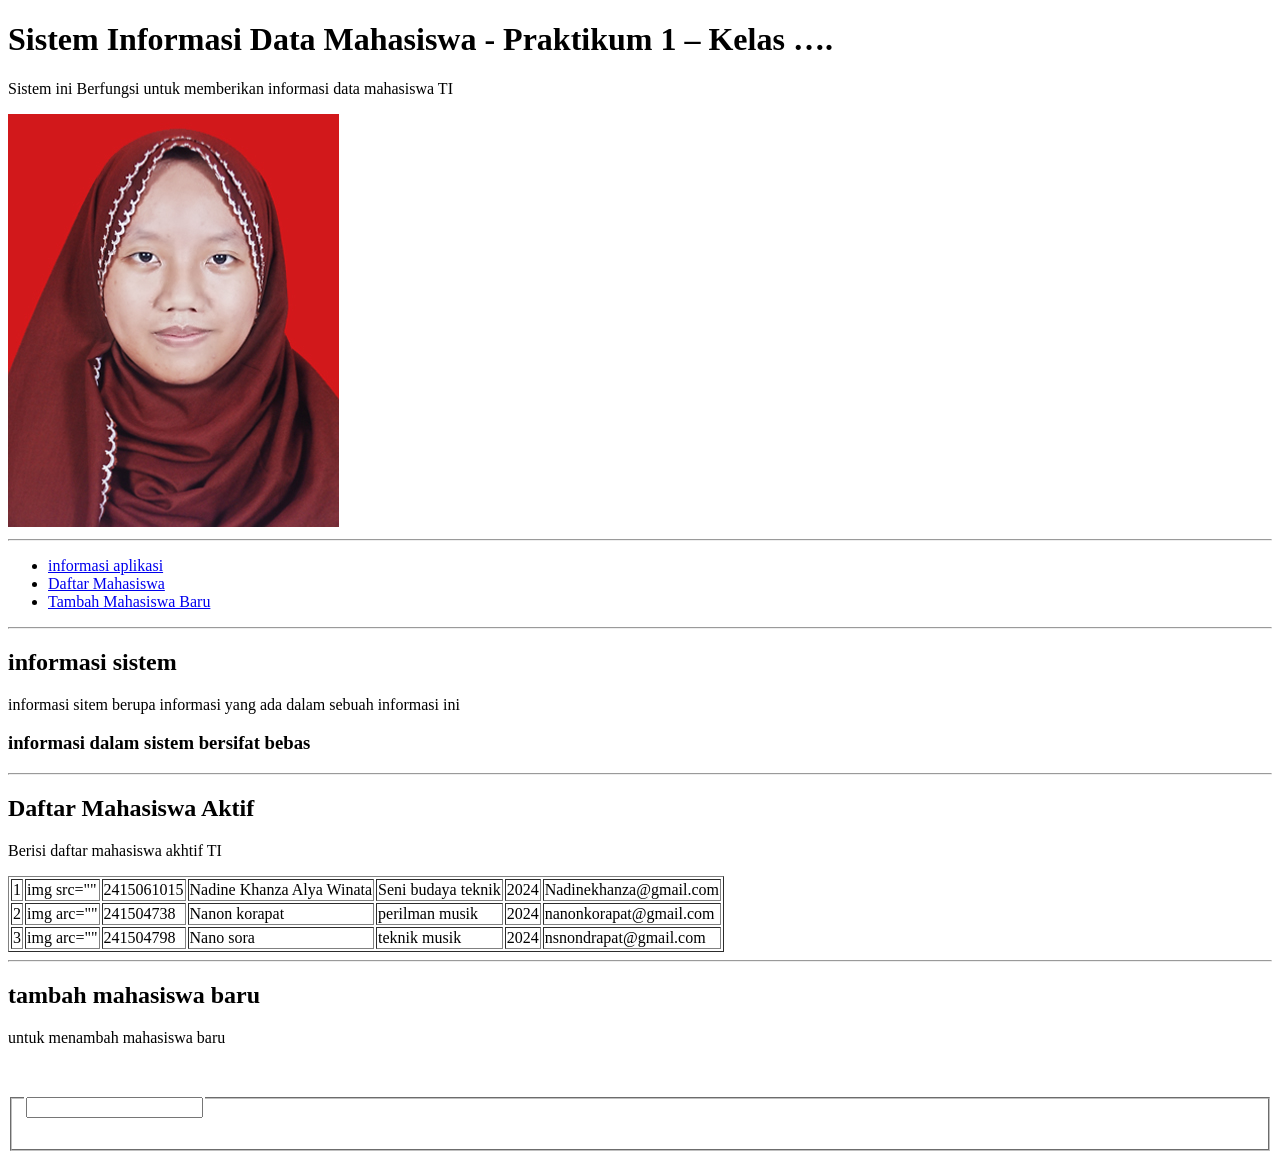
==== index.html @ 9d496b90 "feat: inisialisasi struktur dokumen dan formulir html5 sima" ====
<!DOCTYPE html>
<html lang="en">
<head>
    <meta charset="UTF-8">
    <meta name="viewport" content="width=device-width, initial-scale=1.0">
    <title>Sistem Informasi Mahasiswa</title>
</head>
<body>

    <header>
        <h1> Sistem Informasi Data Mahasiswa - Praktikum 1 – Kelas …. </h1>
        <p> Sistem ini Berfungsi untuk memberikan informasi data mahasiswa TI</p>

        <img src="NADINE KHANZA 3K2.JPG">
        


    </header>
    
    <hr>
    <nav>
        <ul>
            <li> <a href="#informasi aplikasi"> informasi aplikasi</a></li>
            <li> <a href= "#Daftar Mahasiswa"> Daftar Mahasiswa</a></li>
            <li><a href= "#Tambah Mahasiswa Baru">Tambah Mahasiswa Baru</a></li>
        </ul>

    </nav>
    <hr>
    <main>

        <section id #informasi>
            <h2>informasi sistem</h2>
            <p> informasi sitem berupa informasi yang ada dalam sebuah informasi ini</p>

            <article>
                <h3> informasi dalam sistem bersifat bebas</h3>
            </article>

        </section>

        <hr>

        <section id #Daftar Mahasiswa>
            <h2> Daftar Mahasiswa Aktif </h2>
            <p> Berisi daftar mahasiswa akhtif TI</p>

            <table border="1">
                <thead>
                    <tbody>
                    <tr>
                        <td>1</td>
                        <td>img src="" </td>
                        <td> 2415061015</td>
                        <td>Nadine Khanza Alya Winata</td>
                        <td>Seni budaya teknik</td>
                        <td>2024</td>
                        <td>Nadinekhanza@gmail.com</td>
                    </tr>
                    <tr> 
                        <td>2</td>
                        <td>img arc=""</td>
                        <td>241504738</td>
                        <td>Nanon korapat</td>
                        <td>perilman musik</td>
                        <td>2024</td>
                        <td>nanonkorapat@gmail.com</td>
                    </tr>
                    <tr>
                        <td>3</td>
                        <td>img arc=""</td>
                        <td>241504798</td>
                        <td>Nano sora</td>
                        <td>teknik musik</td>
                        <td>2024</td>
                        <td>nsnondrapat@gmail.com</td>
                        
                    </tr>


                    </tbody>

                </thead>
            </table>

        </section>
        <hr>
<section id#Tambah Mahasiswa Baru>
    <h2>tambah mahasiswa baru</h2>
    <p>untuk menambah mahasiswa baru</p>
    <form action="#" method="post">
        <fieldset> 
            <legend>
                <p>
                    <label for="npm">


                    </label>
                    <br>
                    <input>
                    <type="text"></type>

                </p>
            </legend>
        </fieldset>

    </form>



</section>

    </main>

</body>
</html>
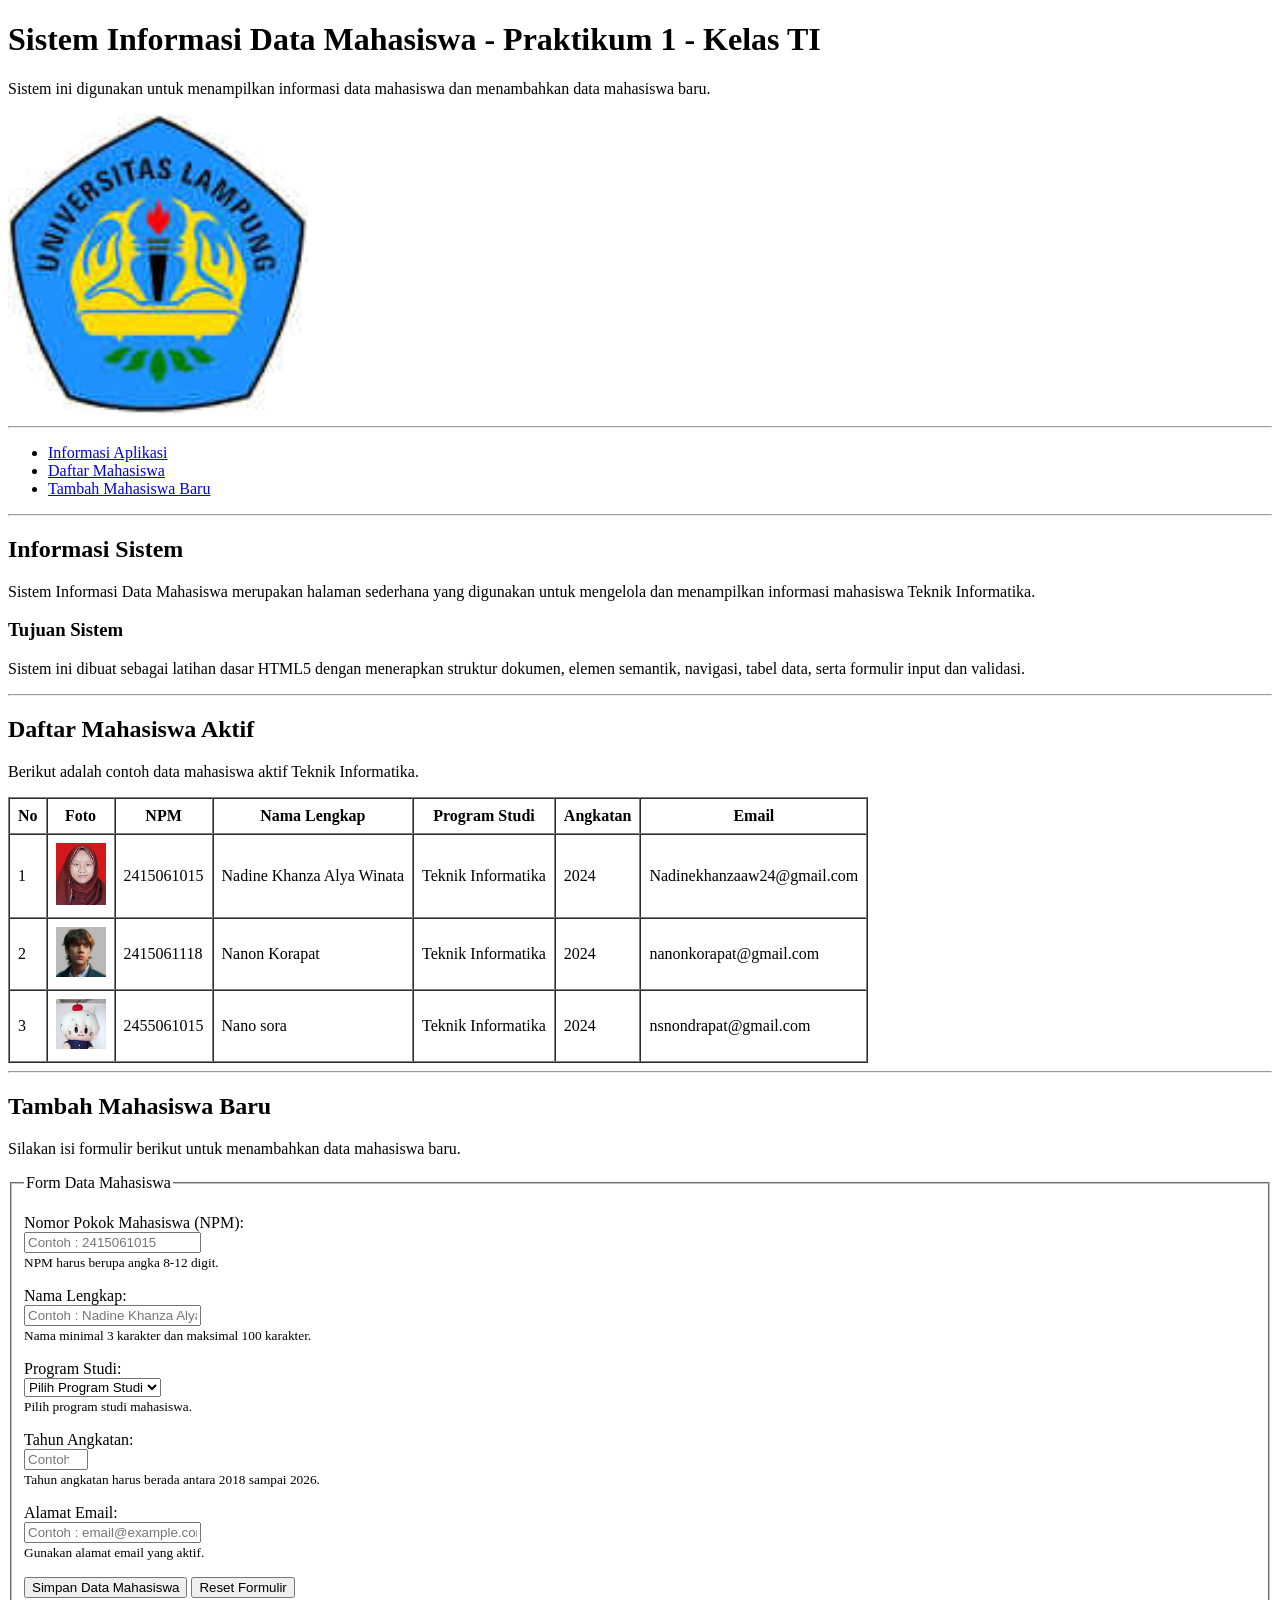
==== commit e1826c7d: "feat: inisialisasi struktur dokumen dan formulir html5 sima" ====
--- a/index.html
+++ b/index.html
@@ -1,114 +1,231 @@
 <!DOCTYPE html>
-<html lang="en">
+<html lang="id">
 <head>
     <meta charset="UTF-8">
     <meta name="viewport" content="width=device-width, initial-scale=1.0">
-    <title>Sistem Informasi Mahasiswa</title>
+    <title>Sistem Informasi Data Mahasiswa</title>
 </head>
 <body>
 
     <header>
-        <h1> Sistem Informasi Data Mahasiswa - Praktikum 1 – Kelas …. </h1>
-        <p> Sistem ini Berfungsi untuk memberikan informasi data mahasiswa TI</p>
-
-        <img src="NADINE KHANZA 3K2.JPG">
-        
-
-
+        <h1>Sistem Informasi Data Mahasiswa - Praktikum 1 - Kelas TI</h1>
+        <p>
+            Sistem ini digunakan untuk menampilkan informasi data mahasiswa
+            dan menambahkan data mahasiswa baru.
+        </p>
+
+        <img  src="unilaa.jpg" alt="Gambar Sistem Informasi Data Mahasiswa" width="300"
+            height="300"
+        >
     </header>
-    
     <hr>
     <nav>
         <ul>
-            <li> <a href="#informasi aplikasi"> informasi aplikasi</a></li>
-            <li> <a href= "#Daftar Mahasiswa"> Daftar Mahasiswa</a></li>
-            <li><a href= "#Tambah Mahasiswa Baru">Tambah Mahasiswa Baru</a></li>
+            <li><a href="#informasi">Informasi Aplikasi</a></li>
+            <li><a href="#daftar-mahasiswa">Daftar Mahasiswa</a></li>
+            <li><a href="#form-tambah">Tambah Mahasiswa Baru</a></li>
         </ul>
 
     </nav>
+
     <hr>
+
     <main>
-
-        <section id #informasi>
-            <h2>informasi sistem</h2>
-            <p> informasi sitem berupa informasi yang ada dalam sebuah informasi ini</p>
-
+        <section id="informasi">
+            <h2>Informasi Sistem</h2>
+            <p>
+                Sistem Informasi Data Mahasiswa merupakan halaman sederhana
+                yang digunakan untuk mengelola dan menampilkan informasi
+                mahasiswa Teknik Informatika.
+            </p>
             <article>
-                <h3> informasi dalam sistem bersifat bebas</h3>
+                <h3>Tujuan Sistem</h3>
+                <p>
+                    Sistem ini dibuat sebagai latihan dasar HTML5 dengan
+                    menerapkan struktur dokumen, elemen semantik, navigasi,
+                    tabel data, serta formulir input dan validasi.
+                </p>
             </article>
 
         </section>
 
         <hr>
 
-        <section id #Daftar Mahasiswa>
-            <h2> Daftar Mahasiswa Aktif </h2>
-            <p> Berisi daftar mahasiswa akhtif TI</p>
-
-            <table border="1">
-                <thead>
-                    <tbody>
-                    <tr>
-                        <td>1</td>
-                        <td>img src="" </td>
-                        <td> 2415061015</td>
-                        <td>Nadine Khanza Alya Winata</td>
-                        <td>Seni budaya teknik</td>
-                        <td>2024</td>
-                        <td>Nadinekhanza@gmail.com</td>
-                    </tr>
-                    <tr> 
-                        <td>2</td>
-                        <td>img arc=""</td>
-                        <td>241504738</td>
-                        <td>Nanon korapat</td>
-                        <td>perilman musik</td>
-                        <td>2024</td>
-                        <td>nanonkorapat@gmail.com</td>
-                    </tr>
-                    <tr>
-                        <td>3</td>
-                        <td>img arc=""</td>
-                        <td>241504798</td>
-                        <td>Nano sora</td>
-                        <td>teknik musik</td>
-                        <td>2024</td>
-                        <td>nsnondrapat@gmail.com</td>
-                        
-                    </tr>
-
-
-                    </tbody>
-
-                </thead>
-            </table>
-
+       <section id="daftar-mahasiswa">
+    <h2>Daftar Mahasiswa Aktif</h2>
+
+    <p>
+        Berikut adalah contoh data mahasiswa aktif Teknik Informatika.
+    </p>
+
+    <table border="1" cellpadding="8" cellspacing="0">
+        <thead>
+            <tr>
+                <th>No</th>
+                <th>Foto</th>
+                <th>NPM</th>
+                <th>Nama Lengkap</th>
+                <th>Program Studi</th>
+                <th>Angkatan</th>
+                <th>Email</th>
+            </tr>
+        </thead>
+
+        <tbody>
+            <tr>
+                <td>1</td>
+                <td>
+                    <img src="NADINE KHANZA 3K2.JPG" alt="Foto Nadine" width="50">
+                </td>
+                <td>2415061015</td>
+                <td>Nadine Khanza Alya Winata</td>
+                <td>Teknik Informatika</td>
+                <td>2024</td>
+                <td>Nadinekhanzaaw24@gmail.com</td>
+            </tr>
+
+            <tr>
+                <td>2</td>
+                <td>
+                    <img src="nanon.jpg" alt="Foto Zalfa" width="50">
+                </td>
+                <td>2415061118</td>
+                <td>Nanon Korapat</td>
+                <td>Teknik Informatika</td>
+                <td>2024</td>
+                <td>nanonkorapat@gmail.com</td>
+            </tr>
+
+            <tr>
+                <td>3</td>
+                <td>
+                    <img src="nilk.jpg" alt="Foto Jihan" width="50">
+                </td>
+                <td>2455061015</td>
+                <td>Nano sora</td>
+                <td>Teknik Informatika</td>
+                <td>2024</td>
+                <td>nsnondrapat@gmail.com</td>
+            </tr>
+        </tbody>
+    </table>
+</section>
+        <hr>
+
+        <section id="form-tambah">
+            <h2>Tambah Mahasiswa Baru</h2>
+
+            <p>
+                Silakan isi formulir berikut untuk menambahkan data mahasiswa baru.
+            </p>
+
+            <form action="#" method="POST">
+
+                <fieldset>
+                    <legend>Form Data Mahasiswa</legend>
+
+                    <p>
+                        <label for="npm">Nomor Pokok Mahasiswa (NPM):</label>
+                        <br>
+
+                        <input
+                            type="text"
+                            id="npm"
+                            name="npm"
+                            placeholder="Contoh : 2415061015"
+                            required
+                            pattern="[0-9]{8,12}"
+                            title="NPM harus berupa angka 8-12 digit"
+                        >
+
+                        <br>
+
+                        <small>NPM harus berupa angka 8-12 digit.</small>
+                    </p>
+
+                    <p>
+                        <label for="nama">Nama Lengkap:</label>
+                        <br>
+
+                        <input
+                            type="text"
+                            id="nama"
+                            name="nama"
+                            placeholder="Contoh : Nadine Khanza Alya Winata"
+                            required
+                            minlength="3"
+                            maxlength="100"
+                        >
+
+                        <br>
+
+                        <small>Nama minimal 3 karakter dan maksimal 100 karakter.</small>
+                    </p>
+
+                    <p>
+                        <label for="program_studi">Program Studi:</label>
+                        <br>
+
+                        <select
+                            id="program_studi"
+                            name="program_studi"
+                            required
+                        >
+                            <option value="">Pilih Program Studi</option>
+                            <option value="Teknik Informatika">
+                                Teknik Informatika
+                            </option>
+                        </select>
+
+                        <br>
+
+                        <small>Pilih program studi mahasiswa.</small>
+                    </p>
+
+                    <p>
+                        <label for="angkatan">Tahun Angkatan:</label>
+                        <br>
+
+                        <input
+                            type="number"
+                            id="angkatan"
+                            name="angkatan"
+                            placeholder="Contoh : 2024"
+                            required
+                            min="2018"
+                            max="2026"
+                        >
+
+                        <br>
+
+                        <small>Tahun angkatan harus berada antara 2018 sampai 2026.</small>
+                    </p>
+
+                    <p>
+                        <label for="email">Alamat Email:</label>
+                        <br>
+
+                        <input
+                            type="email"
+                            id="email"
+                            name="email"
+                            placeholder="Contoh : email@example.com"
+                            required
+                        >
+                        <br>
+
+                        <small>Gunakan alamat email yang aktif.</small>
+                    </p>
+
+                    <p>
+                        <button type="submit">Simpan Data Mahasiswa</button>
+                        <button type="reset">Reset Formulir</button>
+                    </p>
+
+                </fieldset>
+
+            </form>
         </section>
-        <hr>
-<section id#Tambah Mahasiswa Baru>
-    <h2>tambah mahasiswa baru</h2>
-    <p>untuk menambah mahasiswa baru</p>
-    <form action="#" method="post">
-        <fieldset> 
-            <legend>
-                <p>
-                    <label for="npm">
-
-
-                    </label>
-                    <br>
-                    <input>
-                    <type="text"></type>
-
-                </p>
-            </legend>
-        </fieldset>
-
-    </form>
-
-
-
-</section>
 
     </main>
 
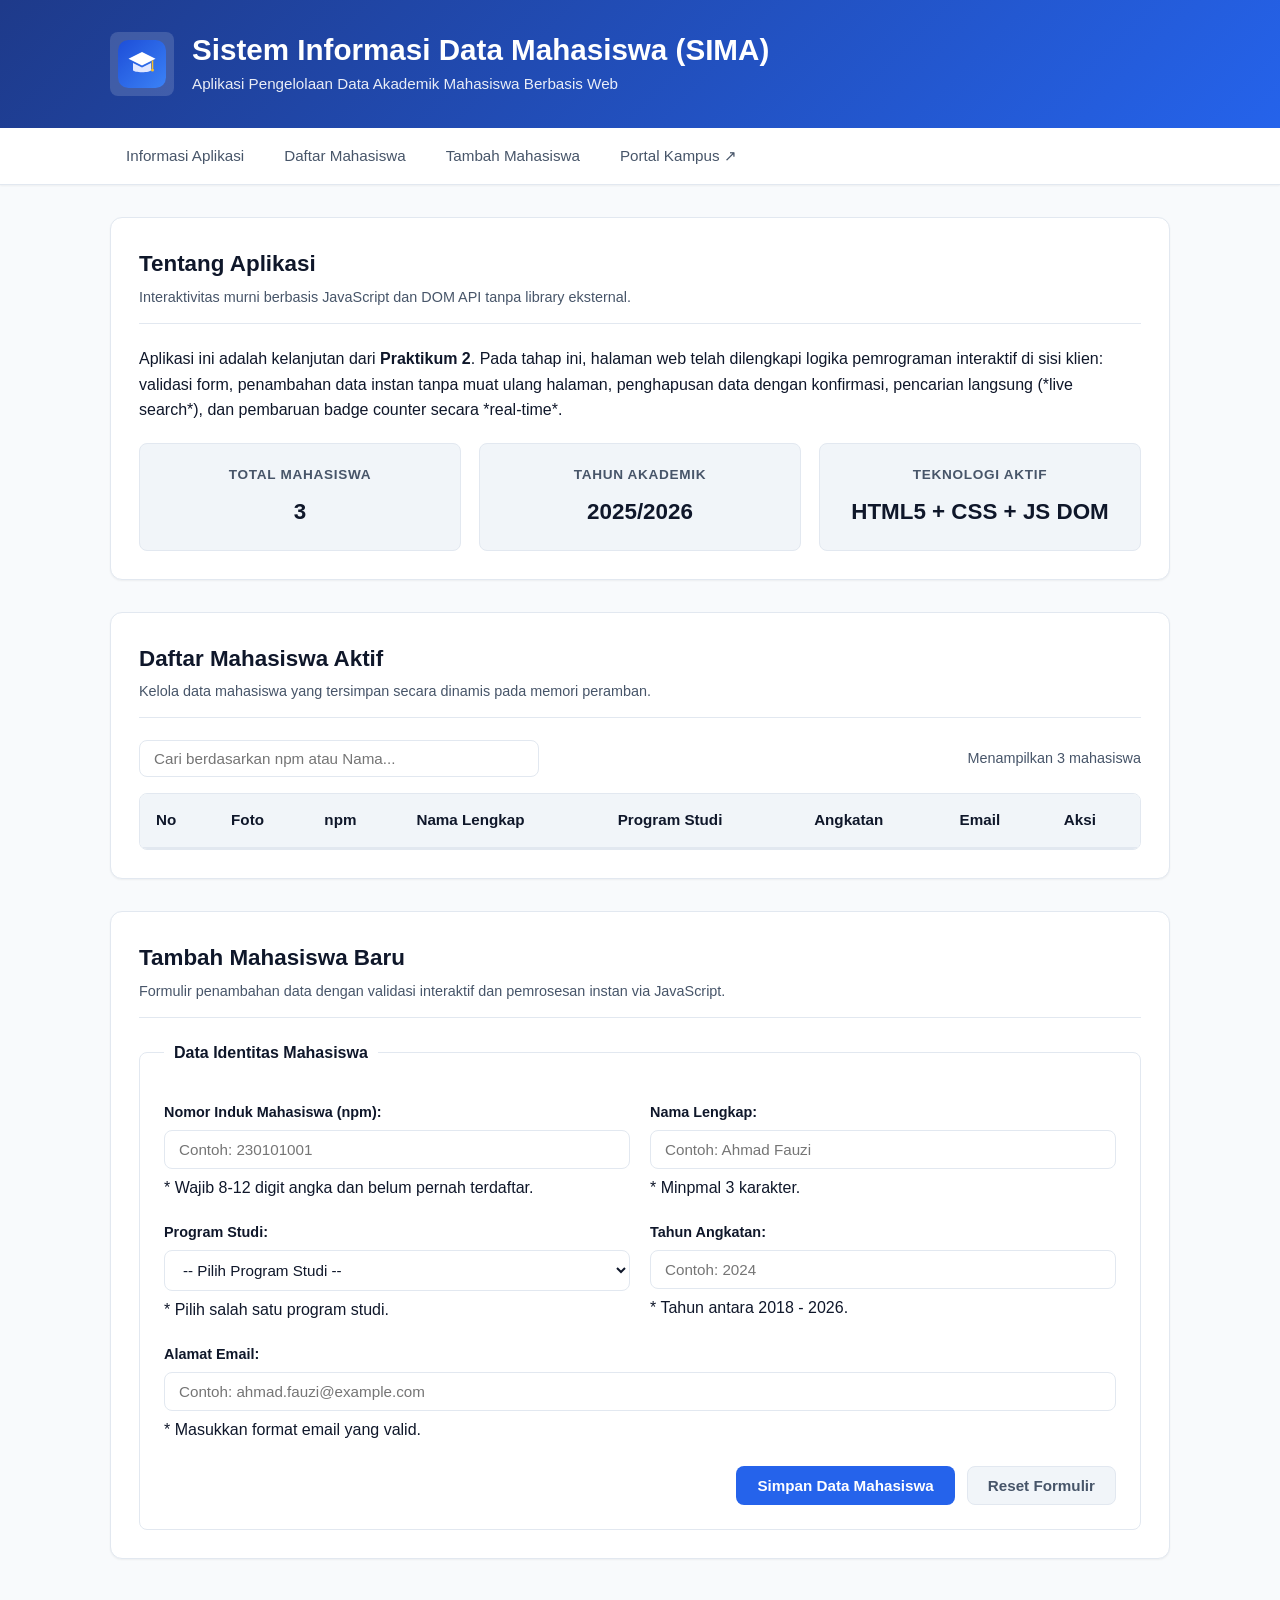
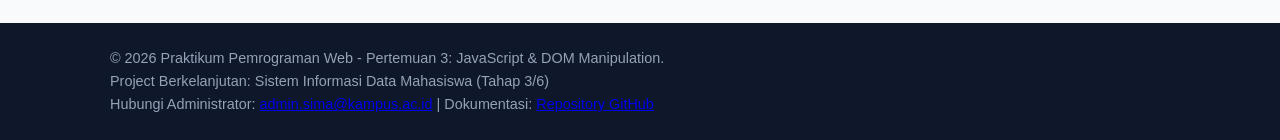
==== commit a47fb478: "percobaan 3" ====
--- a/index.html
+++ b/index.html
@@ -3,231 +3,210 @@
 <head>
     <meta charset="UTF-8">
     <meta name="viewport" content="width=device-width, initial-scale=1.0">
-    <title>Sistem Informasi Data Mahasiswa</title>
+    <title>Sistem Informasi Data Mahasiswa - Praktikum 3</title>
+    <link rel="stylesheet" href="style.css">
 </head>
 <body>
 
-    <header>
-        <h1>Sistem Informasi Data Mahasiswa - Praktikum 1 - Kelas TI</h1>
-        <p>
-            Sistem ini digunakan untuk menampilkan informasi data mahasiswa
-            dan menambahkan data mahasiswa baru.
-        </p>
-
-        <img  src="unilaa.jpg" alt="Gambar Sistem Informasi Data Mahasiswa" width="300"
-            height="300"
-        >
+    <!-- 1. Header Aplikasi -->
+    <header class="site-header">
+        <div class="container header-brand">
+            <a href="index.html" class="brand-logo" title="Beranda SIMA">
+                <img src="img/logo-sima.svg" alt="Logo Resmi SIMA Kampus" width="48" height="48">
+            </a>
+            <div>
+                <h1>Sistem Informasi Data Mahasiswa (SIMA)</h1>
+                <p>Aplikasi Pengelolaan Data Akademik Mahasiswa Berbasis Web</p>
+            </div>
+        </div>
     </header>
-    <hr>
-    <nav>
-        <ul>
-            <li><a href="#informasi">Informasi Aplikasi</a></li>
-            <li><a href="#daftar-mahasiswa">Daftar Mahasiswa</a></li>
-            <li><a href="#form-tambah">Tambah Mahasiswa Baru</a></li>
-        </ul>
-
+
+    <!-- 2. Navigation Bar Sticky -->
+    <nav class="site-nav">
+        <div class="container">
+            <ul>
+                <li><a href="#informasi">Informasi Aplikasi</a></li>
+                <li><a href="#daftar-mahasiswa">Daftar Mahasiswa</a></li>
+                <li><a href="#form-tambah">Tambah Mahasiswa</a></li>
+                <li><a href="https://kampus.ac.id" target="_blank" rel="noopener noreferrer">Portal Kampus &UpperRightArrow;</a></li>
+            </ul>
+        </div>
     </nav>
 
-    <hr>
-
+    <!-- Konten Utama Halaman -->
     <main>
-        <section id="informasi">
-            <h2>Informasi Sistem</h2>
+        <div class="container">
+
+            <!-- Kotak Notifikasi Alert Dinamis (dikontrol oleh JS) -->
+            <div id="alert-box" class="alert-box" role="alert"></div>
+
+            <!-- 3. Section Informasi Aplikasi -->
+            <section id="informasi" class="content-section">
+                <div class="section-header">
+                    <h2>Tentang Aplikasi</h2>
+                    <p>Interaktivitas murni berbasis JavaScript dan DOM API tanpa library eksternal.</p>
+                </div>
+                <p>
+                    Aplikasi ini adalah kelanjutan dari <strong>Praktikum 2</strong>. Pada tahap ini, 
+                    halaman web telah dilengkapi logika pemrograman interaktif di sisi klien: validasi form, 
+                    penambahan data instan tanpa muat ulang halaman, penghapusan data dengan konfirmasi, 
+                    pencarian langsung (*live search*), dan pembaruan badge counter secara *real-time*.
+                </p>
+
+                <div class="info-grid">
+                    <article class="info-card">
+                        <h3>Total Mahasiswa</h3>
+                        <p id="total-mahasiswa-badge" class="counter-highlight">3</p>
+                    </article>
+                    <article class="info-card">
+                        <h3>Tahun Akademik</h3>
+                        <p>2025/2026</p>
+                    </article>
+                    <article class="info-card">
+                        <h3>Teknologi Aktif</h3>
+                        <p>HTML5 + CSS + JS DOM</p>
+                    </article>
+                </div>
+            </section>
+
+            <!-- 4. Section Daftar Mahasiswa, Toolbar Pencarian & 5. Tabel Data -->
+            <section id="daftar-mahasiswa" class="content-section">
+                <div class="section-header">
+                    <h2>Daftar Mahasiswa Aktif</h2>
+                    <p>Kelola data mahasiswa yang tersimpan secara dinamis pada memori peramban.</p>
+                </div>
+
+                <!-- Toolbar Pencarian dan Ringkasan Jumlah -->
+                <div class="table-toolbar">
+                    <div class="search-box">
+                        <input 
+                            type="search" 
+                            id="input-search" 
+                            class="search-input" 
+                            placeholder="Cari berdasarkan npm atau Nama...">
+                    </div>
+                    <div id="total-mahasiswa-info" class="status-summary">
+                        Menampilkan 3 mahasiswa
+                    </div>
+                </div>
+
+                <!-- Tabel Data Responsif -->
+                <div class="table-responsive">
+                    <table class="data-table">
+                        <thead>
+                            <tr>
+                                <th>No</th>
+                                <th>Foto</th>
+                                <th>npm</th>
+                                <th>Nama Lengkap</th>
+                                <th>Program Studi</th>
+                                <th>Angkatan</th>
+                                <th>Email</th>
+                                <th>Aksi</th>
+                            </tr>
+                        </thead>
+                        <tbody id="tabel-body-mahasiswa">
+                            <!-- Baris tabel akan di-generate secara dinamis oleh app.js -->
+                        </tbody>
+                    </table>
+                </div>
+            </section>
+
+            <!-- 6. Section Form Tambah Mahasiswa dengan Validasi JS -->
+            <section id="form-tambah" class="content-section">
+                <div class="section-header">
+                    <h2>Tambah Mahasiswa Baru</h2>
+                    <p>Formulir penambahan data dengan validasi interaktif dan pemrosesan instan via JavaScript.</p>
+                </div>
+
+                <form id="form-tambah-mahasiswa" class="app-form" novalidate>
+                    <fieldset>
+                        <legend>Data Identitas Mahasiswa</legend>
+
+                        <div class="form-grid">
+                            <div class="form-group">
+                                <label for="npm" class="form-label">Nomor Induk Mahasiswa (npm):</label>
+                                <input 
+                                    type="text" 
+                                    id="npm" 
+                                    name="npm" 
+                                    class="form-input" 
+                                    placeholder="Contoh: 230101001">
+                                <span class="form-help">* Wajib 8-12 digit angka dan belum pernah terdaftar.</span>
+                            </div>
+
+                            <div class="form-group">
+                                <label for="nama" class="form-label">Nama Lengkap:</label>
+                                <input 
+                                    type="text" 
+                                    id="nama" 
+                                    name="nama" 
+                                    class="form-input" 
+                                    placeholder="Contoh: Ahmad Fauzi">
+                                <span class="form-help">* Minpmal 3 karakter.</span>
+                            </div>
+
+                            <div class="form-group">
+                                <label for="program_studi" class="form-label">Program Studi:</label>
+                                <select id="program_studi" name="program_studi" class="form-select">
+                                    <option value="">-- Pilih Program Studi --</option>
+                                    <option value="Teknik Informatika">Teknik Informatika</option>
+                                    <option value="Sistem Informasi">Sistem Informasi</option>
+                                    <option value="Teknologi Informasi">Teknologi Informasi</option>
+                                    <option value="Rekayasa Perangkat Lunak">Rekayasa Perangkat Lunak</option>
+                                </select>
+                                <span class="form-help">* Pilih salah satu program studi.</span>
+                            </div>
+
+                            <div class="form-group">
+                                <label for="angkatan" class="form-label">Tahun Angkatan:</label>
+                                <input 
+                                    type="number" 
+                                    id="angkatan" 
+                                    name="angkatan" 
+                                    class="form-input" 
+                                    placeholder="Contoh: 2024">
+                                <span class="form-help">* Tahun antara 2018 - 2026.</span>
+                            </div>
+
+                            <div class="form-group full-width">
+                                <label for="email" class="form-label">Alamat Email:</label>
+                                <input 
+                                    type="email" 
+                                    id="email" 
+                                    name="email" 
+                                    class="form-input" 
+                                    placeholder="Contoh: ahmad.fauzi@example.com">
+                                <span class="form-help">* Masukkan format email yang valid.</span>
+                            </div>
+                        </div>
+
+                        <div class="form-actions">
+                            <button type="submit" class="btn btn-primary">Simpan Data Mahasiswa</button>
+                            <button type="reset" class="btn btn-secondary">Reset Formulir</button>
+                        </div>
+                    </fieldset>
+                </form>
+            </section>
+
+        </div>
+    </main>
+
+    <!-- 7. Footer -->
+    <footer class="site-footer">
+        <div class="container">
+            <p>&copy; 2026 Praktikum Pemrograman Web - Pertemuan 3: JavaScript & DOM Manipulation.</p>
+            <p>Project Berkelanjutan: Sistem Informasi Data Mahasiswa (Tahap 3/6)</p>
             <p>
-                Sistem Informasi Data Mahasiswa merupakan halaman sederhana
-                yang digunakan untuk mengelola dan menampilkan informasi
-                mahasiswa Teknik Informatika.
+                Hubungi Administrator: <a href="mailto:admin.sima@kampus.ac.id">admin.sima@kampus.ac.id</a> | 
+                Dokumentasi: <a href="https://github.com" target="_blank" rel="noopener noreferrer">Repository GitHub</a>
             </p>
-            <article>
-                <h3>Tujuan Sistem</h3>
-                <p>
-                    Sistem ini dibuat sebagai latihan dasar HTML5 dengan
-                    menerapkan struktur dokumen, elemen semantik, navigasi,
-                    tabel data, serta formulir input dan validasi.
-                </p>
-            </article>
-
-        </section>
-
-        <hr>
-
-       <section id="daftar-mahasiswa">
-    <h2>Daftar Mahasiswa Aktif</h2>
-
-    <p>
-        Berikut adalah contoh data mahasiswa aktif Teknik Informatika.
-    </p>
-
-    <table border="1" cellpadding="8" cellspacing="0">
-        <thead>
-            <tr>
-                <th>No</th>
-                <th>Foto</th>
-                <th>NPM</th>
-                <th>Nama Lengkap</th>
-                <th>Program Studi</th>
-                <th>Angkatan</th>
-                <th>Email</th>
-            </tr>
-        </thead>
-
-        <tbody>
-            <tr>
-                <td>1</td>
-                <td>
-                    <img src="NADINE KHANZA 3K2.JPG" alt="Foto Nadine" width="50">
-                </td>
-                <td>2415061015</td>
-                <td>Nadine Khanza Alya Winata</td>
-                <td>Teknik Informatika</td>
-                <td>2024</td>
-                <td>Nadinekhanzaaw24@gmail.com</td>
-            </tr>
-
-            <tr>
-                <td>2</td>
-                <td>
-                    <img src="nanon.jpg" alt="Foto Zalfa" width="50">
-                </td>
-                <td>2415061118</td>
-                <td>Nanon Korapat</td>
-                <td>Teknik Informatika</td>
-                <td>2024</td>
-                <td>nanonkorapat@gmail.com</td>
-            </tr>
-
-            <tr>
-                <td>3</td>
-                <td>
-                    <img src="nilk.jpg" alt="Foto Jihan" width="50">
-                </td>
-                <td>2455061015</td>
-                <td>Nano sora</td>
-                <td>Teknik Informatika</td>
-                <td>2024</td>
-                <td>nsnondrapat@gmail.com</td>
-            </tr>
-        </tbody>
-    </table>
-</section>
-        <hr>
-
-        <section id="form-tambah">
-            <h2>Tambah Mahasiswa Baru</h2>
-
-            <p>
-                Silakan isi formulir berikut untuk menambahkan data mahasiswa baru.
-            </p>
-
-            <form action="#" method="POST">
-
-                <fieldset>
-                    <legend>Form Data Mahasiswa</legend>
-
-                    <p>
-                        <label for="npm">Nomor Pokok Mahasiswa (NPM):</label>
-                        <br>
-
-                        <input
-                            type="text"
-                            id="npm"
-                            name="npm"
-                            placeholder="Contoh : 2415061015"
-                            required
-                            pattern="[0-9]{8,12}"
-                            title="NPM harus berupa angka 8-12 digit"
-                        >
-
-                        <br>
-
-                        <small>NPM harus berupa angka 8-12 digit.</small>
-                    </p>
-
-                    <p>
-                        <label for="nama">Nama Lengkap:</label>
-                        <br>
-
-                        <input
-                            type="text"
-                            id="nama"
-                            name="nama"
-                            placeholder="Contoh : Nadine Khanza Alya Winata"
-                            required
-                            minlength="3"
-                            maxlength="100"
-                        >
-
-                        <br>
-
-                        <small>Nama minimal 3 karakter dan maksimal 100 karakter.</small>
-                    </p>
-
-                    <p>
-                        <label for="program_studi">Program Studi:</label>
-                        <br>
-
-                        <select
-                            id="program_studi"
-                            name="program_studi"
-                            required
-                        >
-                            <option value="">Pilih Program Studi</option>
-                            <option value="Teknik Informatika">
-                                Teknik Informatika
-                            </option>
-                        </select>
-
-                        <br>
-
-                        <small>Pilih program studi mahasiswa.</small>
-                    </p>
-
-                    <p>
-                        <label for="angkatan">Tahun Angkatan:</label>
-                        <br>
-
-                        <input
-                            type="number"
-                            id="angkatan"
-                            name="angkatan"
-                            placeholder="Contoh : 2024"
-                            required
-                            min="2018"
-                            max="2026"
-                        >
-
-                        <br>
-
-                        <small>Tahun angkatan harus berada antara 2018 sampai 2026.</small>
-                    </p>
-
-                    <p>
-                        <label for="email">Alamat Email:</label>
-                        <br>
-
-                        <input
-                            type="email"
-                            id="email"
-                            name="email"
-                            placeholder="Contoh : email@example.com"
-                            required
-                        >
-                        <br>
-
-                        <small>Gunakan alamat email yang aktif.</small>
-                    </p>
-
-                    <p>
-                        <button type="submit">Simpan Data Mahasiswa</button>
-                        <button type="reset">Reset Formulir</button>
-                    </p>
-
-                </fieldset>
-
-            </form>
-        </section>
-
-    </main>
-
+        </div>
+    </footer>
+
+    <!-- Tambahkan Script JavaScript Eksternal -->
+    <script src="app.js"></script>
 </body>
-</html>+</html>
+
+
--- a/style.css
+++ b/style.css
@@ -0,0 +1,518 @@
+/* ==========================================================================
+   Praktikum 3: Implementasi Interaktivitas Web Menggunakan JavaScript dan DOM
+   Project: Sistem Informasi Data Mahasiswa (SIMA)
+   Mewarisi & Memperluas Praktikum 2 (Native CSS)
+   ========================================================================== */
+
+/* 1. CSS Variables */
+:root {
+    --primary-color: #2563eb;
+    --primary-hover: #1d4ed8;
+    --primary-light: #eff6ff;
+    --secondary-color: #64748b;
+    --secondary-hover: #475569;
+    --success-color: #10b981;
+    --success-light: #ecfdf5;
+    --danger-color: #ef4444;
+    --danger-hover: #dc2626;
+    --danger-light: #fef2f2;
+    --warning-color: #f59e0b;
+    
+    --bg-page: #f8fafc;
+    --bg-surface: #ffffff;
+    --bg-surface-alt: #f1f5f9;
+    
+    --text-primary: #0f172a;
+    --text-secondary: #475569;
+    --text-muted: #94a3b8;
+    --text-inverse: #ffffff;
+    
+    --border-color: #e2e8f0;
+    --border-radius-sm: 4px;
+    --border-radius-md: 8px;
+    --border-radius-lg: 12px;
+    
+    --shadow-sm: 0 1px 2px 0 rgba(0, 0, 0, 0.05);
+    --shadow-md: 0 4px 6px -1px rgba(0, 0, 0, 0.1), 0 2px 4px -2px rgba(0, 0, 0, 0.1);
+    
+    --font-main: -apple-system, BlinkMacSystemFont, "Segoe UI", Roboto, Oxygen, Ubuntu, Cantarell, "Helvetica Neue", sans-serif;
+    --line-height-normal: 1.6;
+}
+
+/* 2. Reset & Base Styles */
+*, *::before, *::after {
+    box-sizing: border-box;
+    margin: 0;
+    padding: 0;
+}
+
+html {
+    scroll-behavior: smooth;
+}
+
+body {
+    font-family: var(--font-main);
+    line-height: var(--line-height-normal);
+    color: var(--text-primary);
+    background-color: var(--bg-page);
+    min-height: 100vh;
+    display: flex;
+    flex-direction: column;
+}
+
+.container {
+    width: 100%;
+    max-width: 1100px;
+    margin-left: auto;
+    margin-right: auto;
+    padding-left: 20px;
+    padding-right: 20px;
+}
+
+/* 3. Header */
+.site-header {
+    background: linear-gradient(135deg, #1e3a8a 0%, #2563eb 100%);
+    color: var(--text-inverse);
+    padding: 32px 0;
+    box-shadow: var(--shadow-md);
+}
+
+.header-brand {
+    display: flex;
+    align-items: center;
+    gap: 18px;
+}
+
+.brand-logo {
+    display: flex;
+    align-items: center;
+    justify-content: center;
+    background-color: rgba(255, 255, 255, 0.15);
+    padding: 8px;
+    border-radius: var(--border-radius-md);
+    transition: transform 0.2s ease, background-color 0.2s ease;
+}
+
+.brand-logo:hover {
+    transform: scale(1.05);
+    background-color: rgba(255, 255, 255, 0.25);
+}
+
+.header-brand h1 {
+    font-size: 1.85rem;
+    font-weight: 700;
+    line-height: 1.2;
+    margin-bottom: 4px;
+}
+
+.header-brand p {
+    font-size: 0.95rem;
+    opacity: 0.9;
+}
+
+/* 4. Navigation Bar */
+.site-nav {
+    background-color: var(--bg-surface);
+    border-bottom: 1px solid var(--border-color);
+    position: sticky;
+    top: 0;
+    z-index: 100;
+    box-shadow: var(--shadow-sm);
+}
+
+.site-nav ul {
+    list-style: none;
+    display: flex;
+    gap: 8px;
+    overflow-x: auto;
+    padding: 6px 0;
+}
+
+.site-nav a {
+    display: block;
+    padding: 10px 16px;
+    color: var(--text-secondary);
+    text-decoration: none;
+    font-weight: 500;
+    font-size: 0.95rem;
+    border-radius: var(--border-radius-sm);
+    transition: all 0.2s ease;
+    white-space: nowrap;
+}
+
+.site-nav a:hover {
+    color: var(--primary-color);
+    background-color: var(--primary-light);
+}
+
+/* 5. Main Content & Sections */
+main {
+    flex: 1;
+    padding: 32px 0;
+}
+
+.content-section {
+    background-color: var(--bg-surface);
+    border: 1px solid var(--border-color);
+    border-radius: var(--border-radius-lg);
+    padding: 28px;
+    margin-bottom: 32px;
+    box-shadow: var(--shadow-sm);
+}
+
+.section-header {
+    border-bottom: 1px solid var(--border-color);
+    padding-bottom: 14px;
+    margin-bottom: 22px;
+}
+
+.section-header h2 {
+    font-size: 1.4rem;
+    color: var(--text-primary);
+    font-weight: 700;
+}
+
+.section-header p {
+    font-size: 0.9rem;
+    color: var(--text-secondary);
+    margin-top: 4px;
+}
+
+/* Info Grid */
+.info-grid {
+    display: grid;
+    grid-template-columns: repeat(auto-fit, minmax(220px, 1fr));
+    gap: 18px;
+    margin-top: 20px;
+}
+
+.info-card {
+    background-color: var(--bg-surface-alt);
+    border: 1px solid var(--border-color);
+    border-radius: var(--border-radius-md);
+    padding: 20px;
+    text-align: center;
+}
+
+.info-card h3 {
+    font-size: 0.85rem;
+    text-transform: uppercase;
+    letter-spacing: 0.05em;
+    color: var(--text-secondary);
+    margin-bottom: 8px;
+}
+
+.info-card p {
+    font-size: 1.4rem;
+    font-weight: 700;
+    color: var(--text-primary);
+}
+
+.counter-highlight {
+    color: var(--primary-color);
+}
+
+/* 6. Alert Notification Box (Dinamis dari JS) */
+.alert-box {
+    padding: 14px 18px;
+    border-radius: var(--border-radius-md);
+    margin-bottom: 20px;
+    font-size: 0.95rem;
+    font-weight: 500;
+    display: none;
+    animation: fadeIn 0.3s ease;
+}
+
+.alert-box.show {
+    display: block;
+}
+
+.alert-success {
+    background-color: var(--success-light);
+    color: #065f46;
+    border: 1px solid #a7f3d0;
+}
+
+.alert-danger {
+    background-color: var(--danger-light);
+    color: #991b1b;
+    border: 1px solid #fecaca;
+}
+
+.alert-info {
+    background-color: var(--primary-light);
+    color: #1e40af;
+    border: 1px solid #bfdbfe;
+}
+
+@keyframes fadeIn {
+    from { opacity: 0; transform: translateY(-6px); }
+    to { opacity: 1; transform: translateY(0); }
+}
+
+/* 7. Search Bar Container */
+.table-toolbar {
+    display: flex;
+    justify-content: space-between;
+    align-items: center;
+    flex-wrap: wrap;
+    gap: 12px;
+    margin-bottom: 16px;
+}
+
+.search-box {
+    position: relative;
+    flex: 1;
+    max-width: 400px;
+}
+
+.search-input {
+    width: 100%;
+    padding: 9px 14px;
+    font-size: 0.95rem;
+    border: 1.5px solid var(--border-color);
+    border-radius: var(--border-radius-md);
+    outline: none;
+    transition: all 0.2s;
+}
+
+.search-input:focus {
+    border-color: var(--primary-color);
+    box-shadow: 0 0 0 3px rgba(37, 99, 235, 0.15);
+}
+
+.status-summary {
+    font-size: 0.9rem;
+    color: var(--text-secondary);
+    font-weight: 500;
+}
+
+/* 8. Data Table */
+.table-responsive {
+    width: 100%;
+    overflow-x: auto;
+    border-radius: var(--border-radius-md);
+    border: 1px solid var(--border-color);
+}
+
+.data-table {
+    width: 100%;
+    border-collapse: collapse;
+    font-size: 0.95rem;
+    text-align: left;
+}
+
+.data-table thead {
+    background-color: var(--bg-surface-alt);
+    border-bottom: 2px solid var(--border-color);
+}
+
+.data-table th {
+    padding: 14px 16px;
+    font-weight: 600;
+    color: var(--text-primary);
+    white-space: nowrap;
+}
+
+.data-table td {
+    padding: 14px 16px;
+    border-bottom: 1px solid var(--border-color);
+    color: var(--text-secondary);
+    vertical-align: middle;
+}
+
+.data-table tbody tr:hover {
+    background-color: #f8fafc;
+}
+
+.avatar-img {
+    width: 36px;
+    height: 36px;
+    border-radius: 50%;
+    object-fit: cover;
+    display: block;
+}
+
+.badge {
+    display: inline-block;
+    padding: 4px 10px;
+    font-size: 0.8rem;
+    font-weight: 600;
+    border-radius: 9999px;
+    background-color: var(--primary-light);
+    color: var(--primary-color);
+}
+
+.link-email {
+    color: var(--primary-color);
+    text-decoration: none;
+}
+
+.link-email:hover {
+    text-decoration: underline;
+}
+
+.empty-row {
+    text-align: center;
+    padding: 32px !important;
+    color: var(--text-muted);
+    font-style: italic;
+}
+
+/* 9. Form Styles */
+.app-form fieldset {
+    border: 1px solid var(--border-color);
+    border-radius: var(--border-radius-md);
+    padding: 24px;
+}
+
+.app-form legend {
+    font-size: 1rem;
+    font-weight: 600;
+    color: var(--text-primary);
+    padding: 0 10px;
+}
+
+.form-grid {
+    display: grid;
+    grid-template-columns: repeat(2, 1fr);
+    gap: 20px;
+    margin-top: 12px;
+}
+
+.form-group {
+    display: flex;
+    flex-direction: column;
+    gap: 6px;
+}
+
+.form-group.full-width {
+    grid-column: 1 / -1;
+}
+
+.form-group label {
+    font-size: 0.9rem;
+    font-weight: 600;
+    color: var(--text-primary);
+}
+
+.required {
+    color: var(--danger-color);
+}
+
+.form-group input,
+.form-group select {
+    padding: 10px 14px;
+    font-size: 0.95rem;
+    border: 1px solid var(--border-color);
+    border-radius: var(--border-radius-md);
+    background-color: var(--bg-surface);
+    color: var(--text-primary);
+    outline: none;
+    transition: all 0.2s ease;
+}
+
+.form-group input:focus,
+.form-group select:focus {
+    border-color: var(--primary-color);
+    box-shadow: 0 0 0 3px rgba(37, 99, 235, 0.15);
+}
+
+.form-actions {
+    display: flex;
+    justify-content: flex-end;
+    gap: 12px;
+    margin-top: 24px;
+}
+
+/* 10. Buttons */
+.btn {
+    display: inline-flex;
+    align-items: center;
+    justify-content: center;
+    padding: 10px 20px;
+    font-size: 0.95rem;
+    font-weight: 600;
+    border-radius: var(--border-radius-md);
+    border: 1px solid transparent;
+    cursor: pointer;
+    transition: all 0.2s ease;
+    text-decoration: none;
+}
+
+.btn-primary {
+    background-color: var(--primary-color);
+    color: var(--text-inverse);
+}
+
+.btn-primary:hover {
+    background-color: var(--primary-hover);
+}
+
+.btn-secondary {
+    background-color: var(--bg-surface-alt);
+    color: var(--text-secondary);
+    border-color: var(--border-color);
+}
+
+.btn-secondary:hover {
+    background-color: #e2e8f0;
+    color: var(--text-primary);
+}
+
+.btn-danger {
+    background-color: var(--danger-color);
+    color: var(--text-inverse);
+}
+
+.btn-danger:hover {
+    background-color: var(--danger-hover);
+}
+
+.btn-sm {
+    padding: 6px 12px;
+    font-size: 0.85rem;
+}
+
+/* 11. Footer */
+.site-footer {
+    background-color: #0f172a;
+    color: #94a3b8;
+    padding: 24px 0;
+    font-size: 0.9rem;
+    margin-top: auto;
+}
+
+.footer-content {
+    display: flex;
+    justify-content: space-between;
+    align-items: center;
+    flex-wrap: wrap;
+    gap: 12px;
+}
+
+/* 12. Media Queries */
+@media (max-width: 768px) {
+    .form-grid {
+        grid-template-columns: 1fr;
+    }
+    
+    .header-brand {
+        flex-direction: column;
+        text-align: center;
+    }
+    
+    .table-toolbar {
+        flex-direction: column;
+        align-items: stretch;
+    }
+    
+    .search-box {
+        max-width: 100%;
+    }
+    
+    .footer-content {
+        flex-direction: column;
+        text-align: center;
+    }
+}
